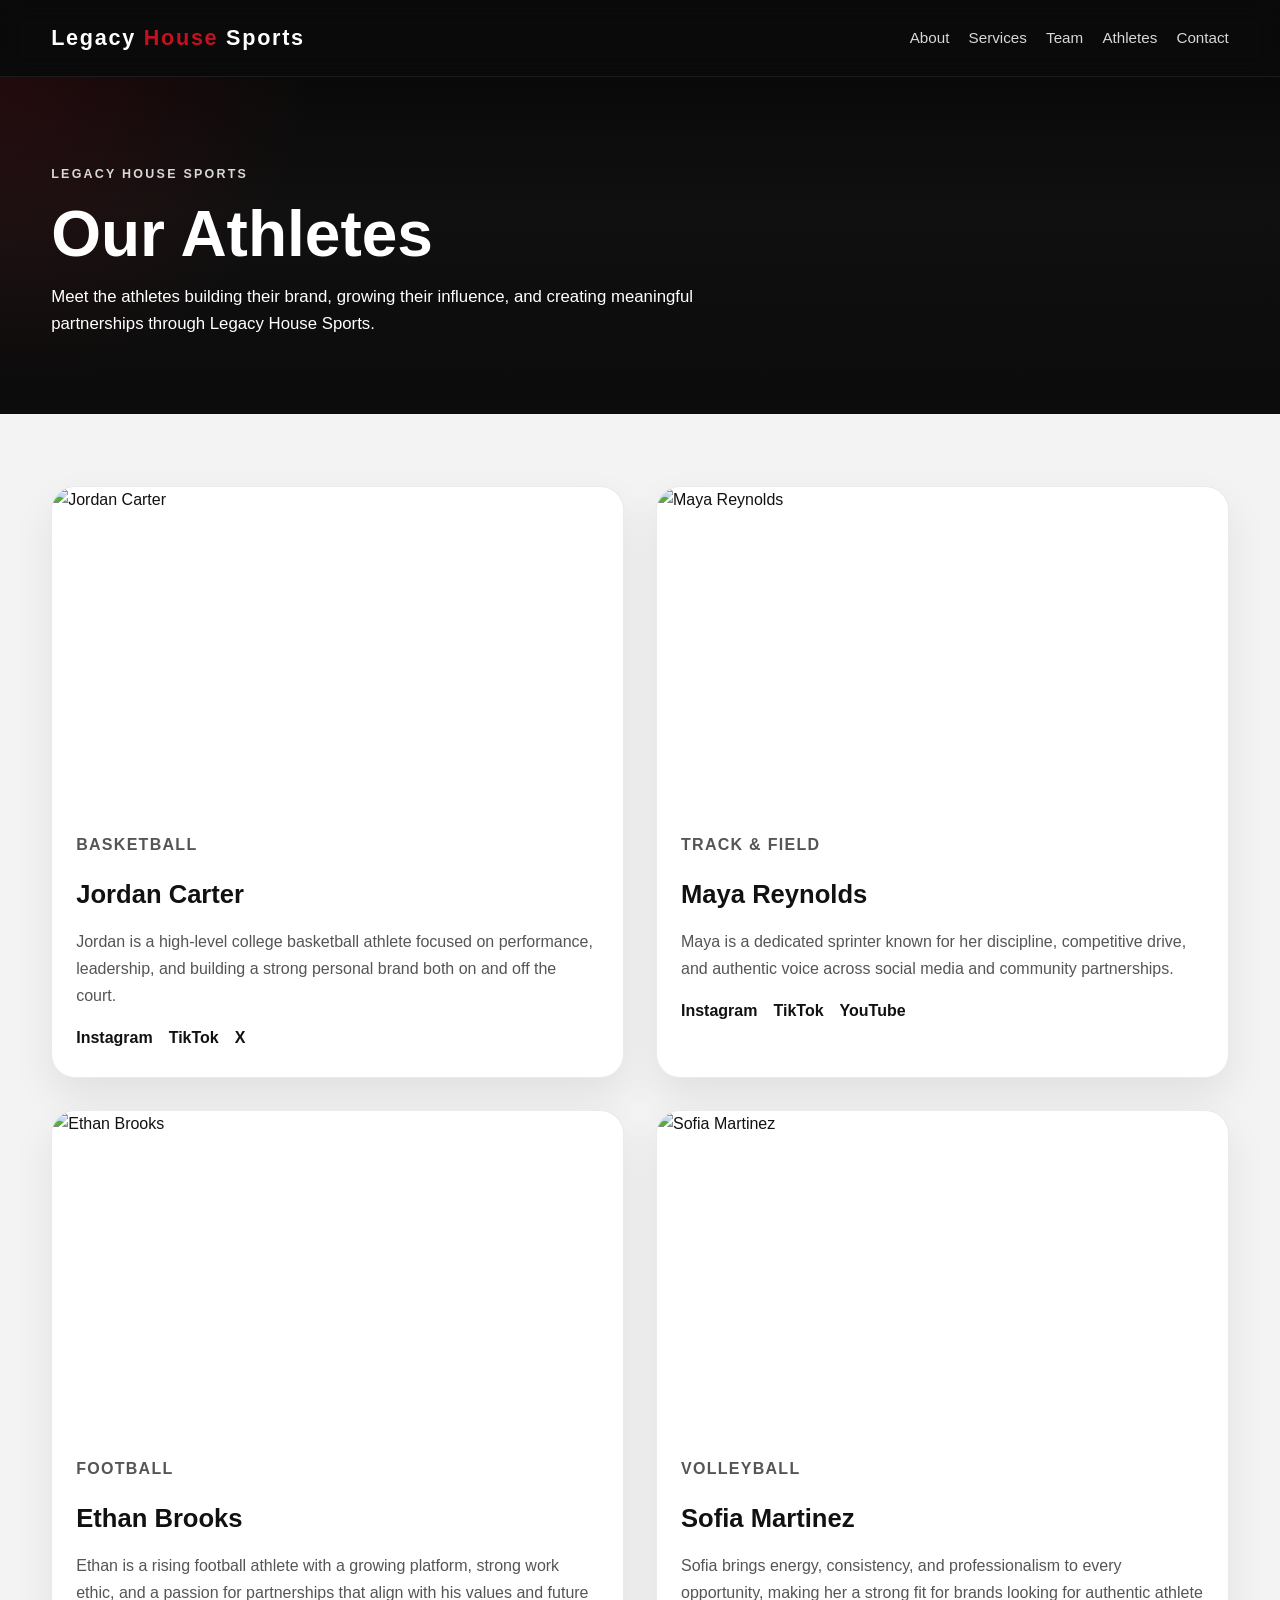
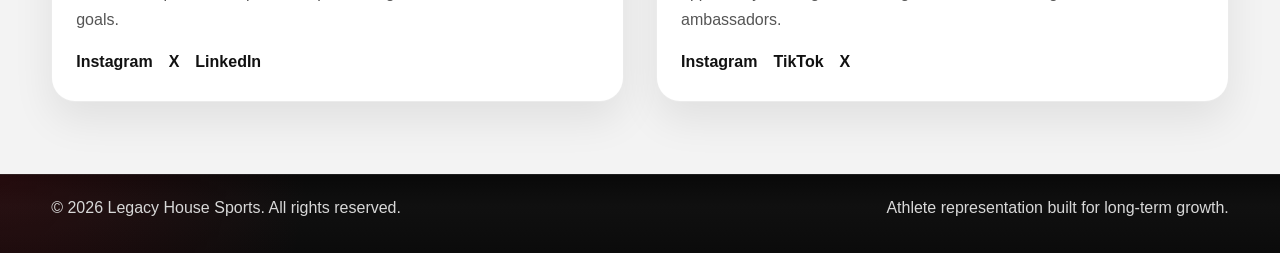
==== athletes.html @ 2878185c "legacy house website" ====
<!DOCTYPE html>
<html lang="en">
<head>
  <meta charset="UTF-8" />
  <meta name="viewport" content="width=device-width, initial-scale=1.0" />
  <title>Legacy House Sports | Athletes</title>
  <link rel="stylesheet" href="styles.css" />
</head>
<body>
  <header class="site-header">
    <div class="container nav">
      <a href="index.html" class="logo">Legacy <span>House</span> Sports</a>
      <nav class="nav-links">
        <a href="index.html#about">About</a>
        <a href="index.html#services">Services</a>
        <a href="index.html#team">Team</a>
        <a href="athletes.html">Athletes</a>
        <a href="index.html#contact">Contact</a>
      </nav>
    </div>
  </header>

  <main>
    <section class="section-dark athletes-hero">
      <div class="container">
        <div class="section-head athletes-head">
          <div>
            <div class="eyebrow">Legacy House Sports</div>
            <h1>Our Athletes</h1>
            <p>
              Meet the athletes building their brand, growing their influence, and creating meaningful partnerships through Legacy House Sports.
            </p>
          </div>
        </div>
      </div>
    </section>

    <section class="section-light">
      <div class="container">
        <div class="athletes-grid">

          <div class="athlete-card">
            <img src="https://images.unsplash.com/photo-1517466787929-bc90951d0974?auto=format&fit=crop&w=900&q=80" alt="Jordan Carter" />
            <div class="athlete-content">
              <p class="athlete-role">Basketball</p>
              <h2>Jordan Carter</h2>
              <p>
                Jordan is a high-level college basketball athlete focused on performance, leadership, and building a strong personal brand both on and off the court.
              </p>
              <div class="athlete-socials">
                <a href="#">Instagram</a>
                <a href="#">TikTok</a>
                <a href="#">X</a>
              </div>
            </div>
          </div>

          <div class="athlete-card">
            <img src="https://images.unsplash.com/photo-1547347298-4074fc3086f0?auto=format&fit=crop&w=900&q=80" alt="Maya Reynolds" />
            <div class="athlete-content">
              <p class="athlete-role">Track & Field</p>
              <h2>Maya Reynolds</h2>
              <p>
                Maya is a dedicated sprinter known for her discipline, competitive drive, and authentic voice across social media and community partnerships.
              </p>
              <div class="athlete-socials">
                <a href="#">Instagram</a>
                <a href="#">TikTok</a>
                <a href="#">YouTube</a>
              </div>
            </div>
          </div>

          <div class="athlete-card">
            <img src="https://images.unsplash.com/photo-1521412644187-c49fa049e84d?auto=format&fit=crop&w=900&q=80" alt="Ethan Brooks" />
            <div class="athlete-content">
              <p class="athlete-role">Football</p>
              <h2>Ethan Brooks</h2>
              <p>
                Ethan is a rising football athlete with a growing platform, strong work ethic, and a passion for partnerships that align with his values and future goals.
              </p>
              <div class="athlete-socials">
                <a href="#">Instagram</a>
                <a href="#">X</a>
                <a href="#">LinkedIn</a>
              </div>
            </div>
          </div>

          <div class="athlete-card">
            <img src="https://images.unsplash.com/photo-1518611012118-696072aa579a?auto=format&fit=crop&w=900&q=80" alt="Sofia Martinez" />
            <div class="athlete-content">
              <p class="athlete-role">Volleyball</p>
              <h2>Sofia Martinez</h2>
              <p>
                Sofia brings energy, consistency, and professionalism to every opportunity, making her a strong fit for brands looking for authentic athlete ambassadors.
              </p>
              <div class="athlete-socials">
                <a href="#">Instagram</a>
                <a href="#">TikTok</a>
                <a href="#">X</a>
              </div>
            </div>
          </div>

        </div>
      </div>
    </section>
  </main>

  <footer class="footer section-dark">
    <div class="container footer-inner">
      <p>© 2026 Legacy House Sports. All rights reserved.</p>
      <p>Athlete representation built for long-term growth.</p>
    </div>
  </footer>
</body>
</html>
---- styles.css ----
:root {
  --bg-dark: #0a0a0a;
  --bg-dark-alt: #111111;
  --bg-light: #f3f3f3;
  --bg-light-card: #ffffff;
  --text-dark: #111111;
  --text-light: #ffffff;
  --muted-dark: #555555;
  --muted-light: #d8d8d8;
  --accent: #c1121f;
  --line-dark: rgba(255, 255, 255, 0.08);
  --line-light: rgba(0, 0, 0, 0.08);
  --shadow-dark: 0 22px 50px rgba(0, 0, 0, 0.4);
  --shadow-light: 0 18px 40px rgba(0, 0, 0, 0.08);
  --radius: 24px;
  --max-width: 1180px;
}

* {
  box-sizing: border-box;
  margin: 0;
  padding: 0;
}

html {
  scroll-behavior: smooth;
}

body {
  font-family: Arial, Helvetica, sans-serif;
  line-height: 1.6;
  background: var(--bg-dark);
  color: var(--text-light);
}

a {
  color: inherit;
  text-decoration: none;
}

section {
  padding: 4.5rem 0;
}

.container {
  width: min(92%, var(--max-width));
  margin: 0 auto;
}

/* alternating sections */

.section-dark {
  background:
    radial-gradient(circle at top left, rgba(193, 18, 31, 0.14), transparent 24%),
    linear-gradient(180deg, #090909 0%, #101010 40%, #0b0b0b 100%);
  color: var(--text-light);
}

.section-light {
  background: var(--bg-light);
  color: var(--text-dark);
}

/* HEADER */

.site-header {
  position: sticky;
  top: 0;
  z-index: 100;
  background: rgba(10, 10, 10, 0.9);
  backdrop-filter: blur(12px);
  border-bottom: 1px solid var(--line-dark);
}

.nav {
  min-height: 76px;
  display: flex;
  align-items: center;
  justify-content: space-between;
  gap: 1.5rem;
}

.logo {
  font-size: 1.35rem;
  font-weight: 800;
  letter-spacing: 0.08em;
  text-transform: none;
  color: var(--text-light);
}

.logo span {
  color: var(--accent);
}

.nav-links {
  display: flex;
  flex-wrap: wrap;
  gap: 1.2rem;
  font-size: 0.95rem;
}

.nav-links a {
  color: var(--muted-light);
  transition: 0.25s ease;
}

.nav-links a:hover,
.nav-links a:focus-visible {
  color: var(--text-light);
}

/* HERO */

.hero {
  padding: 6rem 0 4rem;
}

.hero-grid {
  display: grid;
  grid-template-columns: 1.15fr 0.85fr;
  gap: 2rem;
  align-items: center;
}

.eyebrow {
  margin-bottom: 1rem;
  font-size: 0.78rem;
  font-weight: 700;
  letter-spacing: 0.18em;
  text-transform: uppercase;
  color: var(--muted-light);
}

.dark-eyebrow {
  color: var(--muted-dark);
}

.hero h1 {
  max-width: 10ch;
  margin-bottom: 1.15rem;
  font-size: clamp(2.8rem, 5vw, 5.4rem);
  line-height: 0.98;
}

.hero h1 span {
  color: var(--accent);
}

.hero p {
  max-width: 58ch;
  margin-bottom: 1.8rem;
  font-size: 1.08rem;
  color: var(--text-light);
}

.hero-links,
.hero-strip {
  display: flex;
  flex-wrap: wrap;
  gap: 1.2rem;
}

.hero-links {
  margin-bottom: 2rem;
  font-size: 0.98rem;
  letter-spacing: 0.04em;
  text-transform: uppercase;
}

.hero-links a {
  padding-bottom: 0.2rem;
  border-bottom: 2px solid transparent;
  transition: 0.25s ease;
}

.hero-links a:hover,
.hero-links a:focus-visible {
  color: var(--accent);
  border-color: var(--accent);
}

.hero-strip {
  font-size: 0.95rem;
  color: var(--muted-light);
}

.hero-strip strong {
  color: var(--text-light);
}

.hero-image {
  position: relative;
  min-height: 500px;
  border: 1px solid var(--line-dark);
  border-radius: var(--radius);
  box-shadow: var(--shadow-dark);
  overflow: hidden;
}

.hero-slider {
  isolation: isolate;
}

.hero-slide {
  position: absolute;
  inset: 0;
  opacity: 0;
  animation: heroFade 16s infinite;
  background-size: cover;
  background-position: center;
  background-repeat: no-repeat;
  transform: scale(1.03);
}

.hero-slide::after {
  content: "";
  position: absolute;
  inset: 0;
  background: linear-gradient(
    180deg,
    rgba(8, 8, 8, 0.2),
    rgba(8, 8, 8, 0.65)
  );
}

.hero-slide:nth-child(1) {
  background-image: url('https://images.unsplash.com/photo-1517649763962-0c623066013b?auto=format&fit=crop&w=1200&q=80');
  animation-delay: 0s;
}

.hero-slide:nth-child(2) {
  background-image: url('https://images.unsplash.com/photo-1518604666860-9ed391f76460?auto=format&fit=crop&w=1200&q=80');
  animation-delay: 4s;
}

.hero-slide:nth-child(3) {
  background-image: url('https://images.unsplash.com/photo-1547347298-4074fc3086f0?auto=format&fit=crop&w=1200&q=80');
  animation-delay: 8s;
}

.hero-slide:nth-child(4) {
  background-image: url('https://images.unsplash.com/photo-1517836357463-d25dfeac3438?auto=format&fit=crop&w=1200&q=80');
  animation-delay: 12s;
}

@keyframes heroFade {
  0% {
    opacity: 0;
  }
  6% {
    opacity: 1;
  }
  24% {
    opacity: 1;
  }
  30% {
    opacity: 0;
  }
  100% {
    opacity: 0;
  }
}

/* SECTION HEAD */

.section-head {
  display: flex;
  justify-content: space-between;
  align-items: end;
  gap: 1rem;
  margin-bottom: 1.75rem;
}

.section-head h2 {
  font-size: clamp(1.8rem, 3vw, 2.9rem);
}

/* ABOUT */

.about-grid {
  display: grid;
  grid-template-columns: 1fr 1fr;
  gap: 2rem;
  align-items: stretch;
}

.about-card {
  padding: 2rem;
  border-radius: var(--radius);
  display: flex;
  flex-direction: column;
  height: 100%;
}

.light-card {
  background: var(--bg-light-card);
  border: 1px solid var(--line-light);
  box-shadow: var(--shadow-light);
  color: var(--text-dark);
}

.about-card h3 {
  margin-top: 0.25rem;
  margin-bottom: 1rem;
  font-size: 1.55rem;
}

.about-card p {
  margin-bottom: 1rem;
  font-size: 1.03rem;
  line-height: 1.8;
}

.about-card ul {
  margin: 0.4rem 0 1.2rem 1.3rem;
}

.about-card li {
  margin-bottom: 0.45rem;
  font-size: 1.02rem;
}

/* SERVICES */

#services {
  padding: 5rem 0;
}

.services-section {
  text-align: center;
}

.services-header {
  margin-bottom: 2.5rem;
}

.services-number {
  font-size: clamp(3rem, 6vw, 4.5rem);
  font-weight: 300;
  line-height: 1;
  color: var(--text-light);
  opacity: 0.9;
  margin-bottom: 0.5rem;
}

.services-header h2 {
  font-size: clamp(2.3rem, 6vw, 4.6rem);
  line-height: 1.05;
  font-weight: 800;
}

.services-header h2 span {
  color: var(--accent);
}

.services-intro {
  max-width: 950px;
  margin: 0 auto 4rem;
}

.services-intro h3 {
  font-size: 1.4rem;
  font-weight: 800;
  margin: 2rem 0 0.75rem;
  color: var(--text-light);
}

.services-intro p {
  max-width: 920px;
  margin: 0 auto 1rem;
  color: var(--text-light);
  font-size: 1.08rem;
  line-height: 1.8;
}

.services-closing {
  margin-top: 2rem;
}

.services-cards {
  display: grid;
  grid-template-columns: repeat(3, 1fr);
  gap: 2rem;
  align-items: stretch;
  margin-top: 3rem;
}

.service-card {
  padding: 2rem 1.5rem;
  border-radius: var(--radius);
  height: 100%;
}

.dark-card {
  background: rgba(255, 255, 255, 0.03);
  border: 1px solid var(--line-dark);
  box-shadow: var(--shadow-dark);
}

.service-icon {
  width: 110px;
  height: 110px;
  margin: 0 auto 1.5rem;
  border-radius: 50%;
  background: rgba(255, 255, 255, 0.06);
  border: 1px solid var(--line-dark);
  display: flex;
  align-items: center;
  justify-content: center;
  font-size: 2.8rem;
}

.service-card h3 {
  font-size: 1.8rem;
  line-height: 1.2;
  margin-bottom: 1.2rem;
  color: var(--text-light);
}

.service-card p {
  color: var(--text-light);
  font-size: 1.02rem;
  line-height: 1.85;
  max-width: 32ch;
  margin: 0 auto;
}



/* TEAM SECTION */

.team-grid {
  display: grid;
  grid-template-columns: repeat(4, 1fr);
  gap: 2rem;
  margin-top: 3rem;
}

.team-card {
  background: var(--bg-light-card);
  border-radius: var(--radius);
  overflow: hidden;
  border: 1px solid var(--line-light);
  box-shadow: var(--shadow-light);
  display: flex;
  flex-direction: column;
  height: 100%;
}

.team-card img {
  width: 100%;
  height: 260px;
  object-fit: cover;
}

.team-content {
  padding: 1.4rem;
  display: flex;
  flex-direction: column;
  gap: 0.5rem;
}

.team-role {
  font-size: 0.8rem;
  letter-spacing: 0.08em;
  text-transform: uppercase;
  color: var(--muted-dark);
}

.team-card h3 {
  font-size: 1.25rem;
  margin-bottom: 0.4rem;
}

.team-card p {
  font-size: 0.95rem;
  color: var(--muted-dark);
  line-height: 1.6;
}

/* RESPONSIVE */

@media (max-width: 1000px) {
  .team-grid {
    grid-template-columns: repeat(2, 1fr);
  }
}

@media (max-width: 600px) {
  .team-grid {
    grid-template-columns: 1fr;
  }
}




/* CONTACT */

.contact-layout {
  max-width: 720px;
  display: grid;
  gap: 1.2rem;
  font-size: 1.05rem;
}

.contact-layout p,
.contact-details,
.contact-details strong,
.section-light h2,
.section-light p,
.section-light div,
.section-light li,
.section-light h3 {
  color: var(--text-dark);
}

.contact-details {
  display: grid;
  gap: 0.6rem;
  margin-top: 0.8rem;
  font-size: 1rem;
}

#contact .eyebrow {
  color: var(--muted-light);
}

#contact .section-head h2 {
  color: var(--text-light);
}

#contact .contact-layout p,
#contact .contact-details div {
  color: var(--muted-light);
}

#contact .contact-details strong {
  color: var(--text-light);
}

/* FOOTER */

.footer {
  padding: 1.25rem 0 2rem;
  border-top: 1px solid var(--line-dark);
}

.footer-inner {
  display: flex;
  justify-content: space-between;
  flex-wrap: wrap;
  gap: 1rem;
  color: var(--muted-light);
}

/* RESPONSIVE */

@media (max-width: 980px) {
  .hero-grid,
  .about-grid,
  .services-cards {
    grid-template-columns: 1fr;
  }

  .hero-image {
    min-height: 380px;
  }

  .service-card p {
    max-width: 100%;
  }
}

@media (max-width: 720px) {
  .nav {
    flex-direction: column;
    align-items: flex-start;
    padding: 1rem 0;
  }

  .hero {
    padding-top: 3.5rem;
  }

  .about-card,
  .service-card {
    padding: 1.5rem;
  }

  .service-card h3 {
    font-size: 1.55rem;
  }

  .service-icon {
    width: 95px;
    height: 95px;
    font-size: 2.3rem;
  }
}


/* ATHLETES PAGE */

.athletes-hero {
  padding: 5.5rem 0 3rem;
}

.athletes-head {
  align-items: flex-start;
}

.athletes-head h1 {
  font-size: clamp(2.5rem, 5vw, 4.5rem);
  line-height: 1.05;
  margin-bottom: 1rem;
}

.athletes-head p {
  max-width: 700px;
  color: var(--text-light);
  font-size: 1.05rem;
}

.athletes-grid {
  display: grid;
  grid-template-columns: repeat(2, 1fr);
  gap: 2rem;
}

.athlete-card {
  background: var(--bg-light-card);
  border: 1px solid var(--line-light);
  border-radius: var(--radius);
  overflow: hidden;
  box-shadow: var(--shadow-light);
  display: flex;
  flex-direction: column;
  height: 100%;
}

.athlete-card img {
  width: 100%;
  height: 320px;
  object-fit: cover;
}

.athlete-content {
  padding: 1.5rem;
}

.athlete-role {
  font-size: 0.8rem;
  font-weight: 700;
  letter-spacing: 0.08em;
  text-transform: uppercase;
  color: var(--accent);
  margin-bottom: 0.6rem;
}

.athlete-content h2 {
  font-size: 1.6rem;
  color: var(--text-dark);
  margin-bottom: 0.8rem;
}

.athlete-content p {
  color: var(--muted-dark);
  font-size: 1rem;
  line-height: 1.7;
  margin-bottom: 1rem;
}

.athlete-socials {
  display: flex;
  flex-wrap: wrap;
  gap: 1rem;
}

.athlete-socials a {
  color: var(--text-dark);
  font-weight: 700;
  border-bottom: 2px solid transparent;
  transition: 0.25s ease;
}

.athlete-socials a:hover,
.athlete-socials a:focus-visible {
  color: var(--accent);
  border-color: var(--accent);
}

@media (max-width: 900px) {
  .athletes-grid {
    grid-template-columns: 1fr;
  }

  .athlete-card img {
    height: 260px;
  }
}
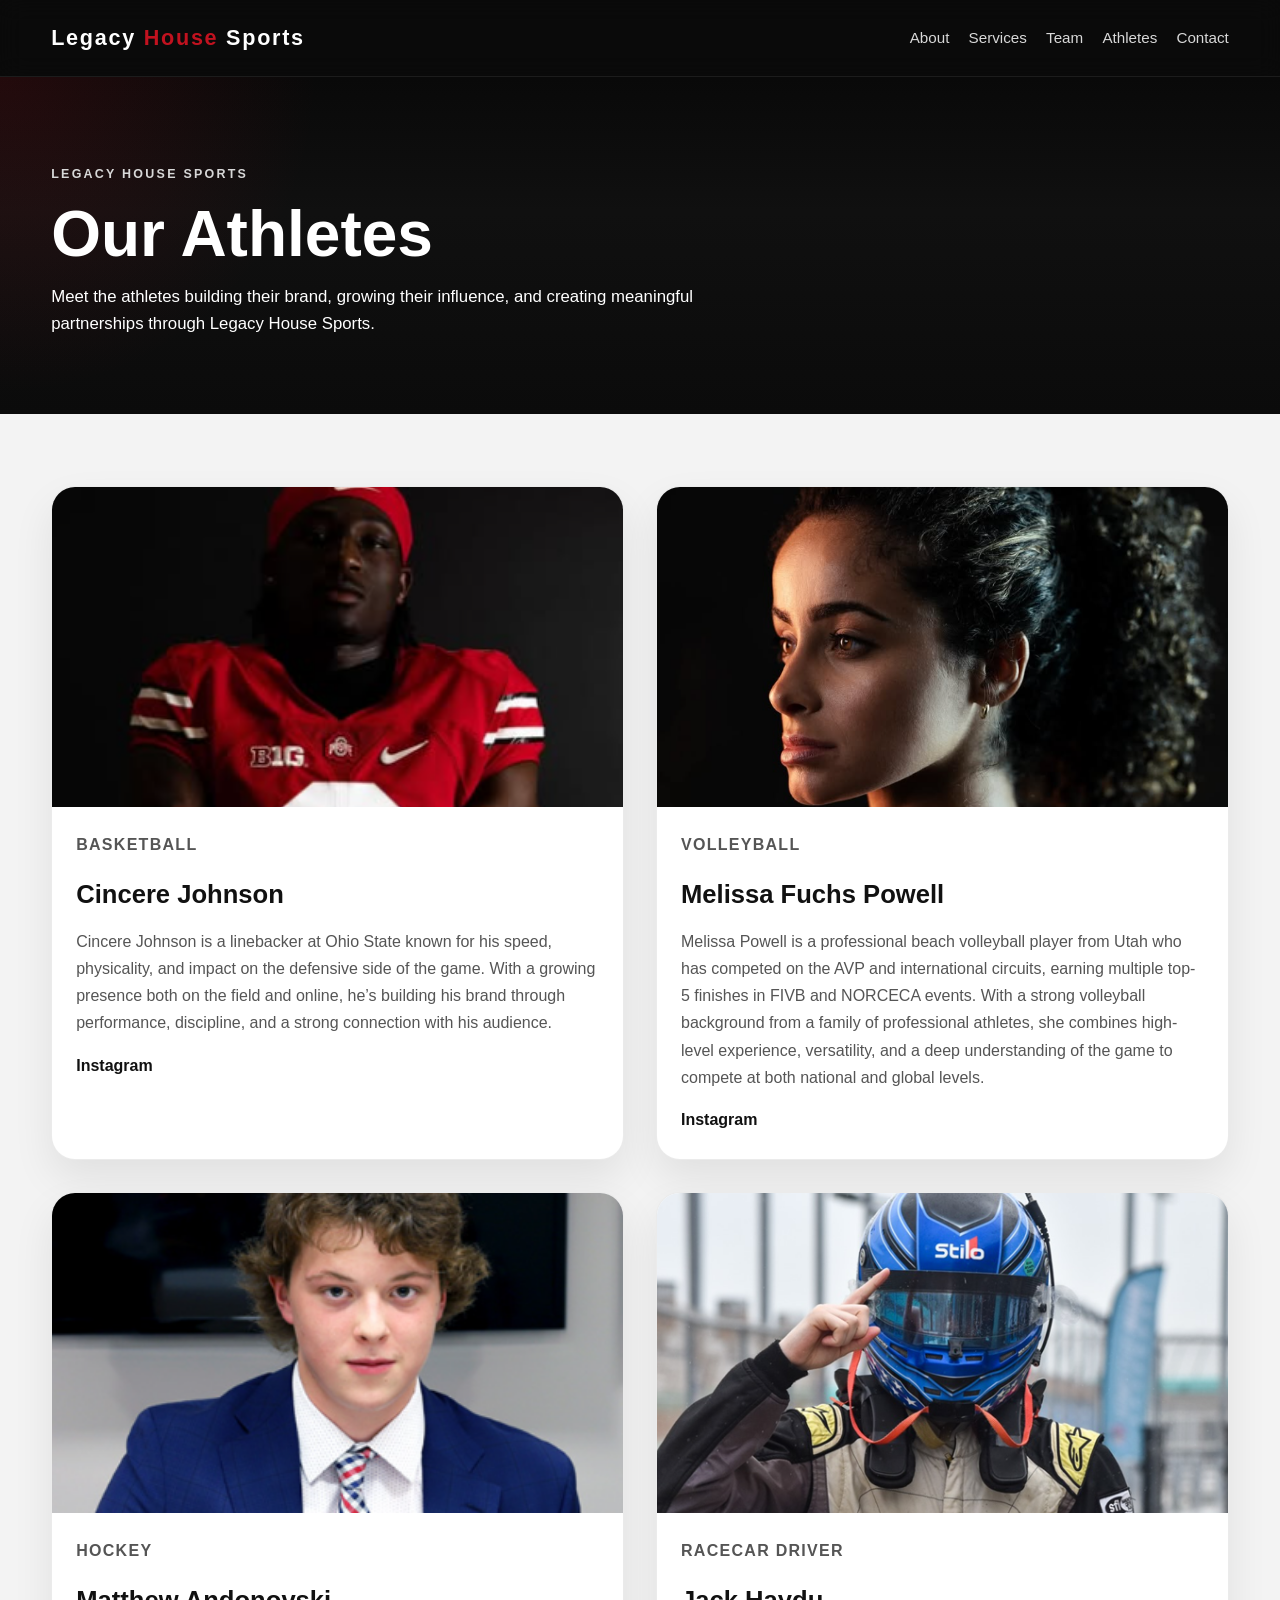
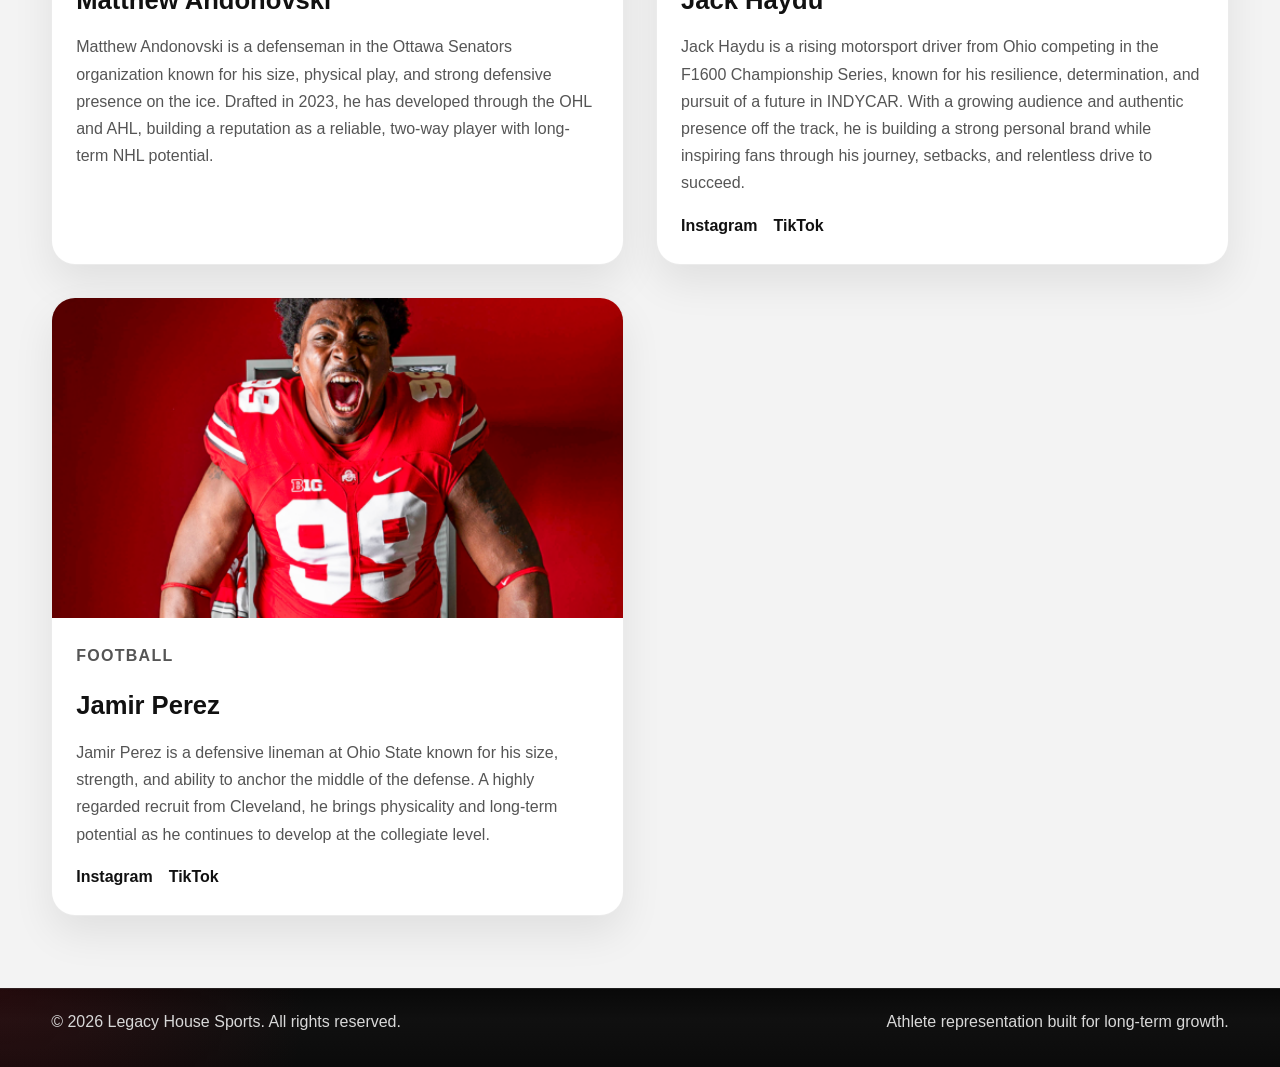
==== commit 5d30cb7b: "updated athletes and logo" ====
--- a/athletes.html
+++ b/athletes.html
@@ -40,68 +40,79 @@
         <div class="athletes-grid">
 
           <div class="athlete-card">
-            <img src="https://images.unsplash.com/photo-1517466787929-bc90951d0974?auto=format&fit=crop&w=900&q=80" alt="Jordan Carter" />
+            <img src="pictures/Screenshot 2026-03-17 155053.png" alt="Cincere Johnson" />
             <div class="athlete-content">
               <p class="athlete-role">Basketball</p>
-              <h2>Jordan Carter</h2>
+              <h2>Cincere Johnson</h2>
               <p>
-                Jordan is a high-level college basketball athlete focused on performance, leadership, and building a strong personal brand both on and off the court.
+                Cincere Johnson is a linebacker at Ohio State known for his speed, physicality, and impact on the defensive side of the game. With a growing presence both on the field and online, he’s building his brand through performance, discipline, and a strong connection with his audience.
               </p>
               <div class="athlete-socials">
-                <a href="#">Instagram</a>
-                <a href="#">TikTok</a>
-                <a href="#">X</a>
+                <a href="https://www.instagram.com/cincxre/">Instagram</a>
               </div>
             </div>
           </div>
 
           <div class="athlete-card">
-            <img src="https://images.unsplash.com/photo-1547347298-4074fc3086f0?auto=format&fit=crop&w=900&q=80" alt="Maya Reynolds" />
+            <img src="pictures/Screenshot 2026-03-17 160334.png" alt="Melissa Fuchs Powell" />
             <div class="athlete-content">
-              <p class="athlete-role">Track & Field</p>
-              <h2>Maya Reynolds</h2>
+              <p class="athlete-role">Volleyball</p>
+              <h2>Melissa Fuchs Powell</h2>
               <p>
-                Maya is a dedicated sprinter known for her discipline, competitive drive, and authentic voice across social media and community partnerships.
+                Melissa Powell is a professional beach volleyball player from Utah who has competed on the AVP and international circuits, earning multiple top-5 finishes in FIVB and NORCECA events. With a strong volleyball background from a family of professional athletes, she combines high-level experience, versatility, and a deep understanding of the game to compete at both national and global levels.
               </p>
               <div class="athlete-socials">
-                <a href="#">Instagram</a>
-                <a href="#">TikTok</a>
-                <a href="#">YouTube</a>
+                <a href="https://www.instagram.com/melissalessa/">Instagram</a>
               </div>
             </div>
           </div>
 
           <div class="athlete-card">
-            <img src="https://images.unsplash.com/photo-1521412644187-c49fa049e84d?auto=format&fit=crop&w=900&q=80" alt="Ethan Brooks" />
+            <img src="pictures/Screenshot 2026-03-17 160942.png" alt="Matthew Andonovski" />
             <div class="athlete-content">
-              <p class="athlete-role">Football</p>
-              <h2>Ethan Brooks</h2>
+              <p class="athlete-role">Hockey</p>
+              <h2>Matthew Andonovski</h2>
               <p>
-                Ethan is a rising football athlete with a growing platform, strong work ethic, and a passion for partnerships that align with his values and future goals.
+                Matthew Andonovski is a defenseman in the Ottawa Senators organization known for his size, physical play, and strong defensive presence on the ice. Drafted in 2023, he has developed through the OHL and AHL, building a reputation as a reliable, two-way player with long-term NHL potential.
               </p>
               <div class="athlete-socials">
-                <a href="#">Instagram</a>
-                <a href="#">X</a>
-                <a href="#">LinkedIn</a>
               </div>
             </div>
           </div>
 
           <div class="athlete-card">
-            <img src="https://images.unsplash.com/photo-1518611012118-696072aa579a?auto=format&fit=crop&w=900&q=80" alt="Sofia Martinez" />
+            <img src="pictures/Screenshot 2026-03-17 161910.png" alt="Jack Haydu" />
             <div class="athlete-content">
-              <p class="athlete-role">Volleyball</p>
-              <h2>Sofia Martinez</h2>
+              <p class="athlete-role">Racecar Driver</p>
+              <h2>Jack Haydu</h2>
               <p>
-                Sofia brings energy, consistency, and professionalism to every opportunity, making her a strong fit for brands looking for authentic athlete ambassadors.
+                Jack Haydu is a rising motorsport driver from Ohio competing in the F1600 Championship Series, known for his resilience, determination, and pursuit of a future in INDYCAR. With a growing audience and authentic presence off the track, he is building a strong personal brand while inspiring fans through his journey, setbacks, and relentless drive to succeed.
               </p>
               <div class="athlete-socials">
-                <a href="#">Instagram</a>
-                <a href="#">TikTok</a>
-                <a href="#">X</a>
+                <a href="https://www.instagram.com/jackhayduracing/">Instagram</a>
+                <a href="https://www.tiktok.com/@jack_haydu_racing">TikTok</a>
               </div>
             </div>
           </div>
+
+
+          <div class="athlete-card">
+            <img src="pictures/Screenshot 2026-03-17 161730.png" alt="Jamir Perez" />
+            <div class="athlete-content">
+              <p class="athlete-role">Football</p>
+              <h2>Jamir Perez</h2>
+              <p>
+                Jamir Perez is a defensive lineman at Ohio State known for his size, strength, and ability to anchor the middle of the defense. A highly regarded recruit from Cleveland, he brings physicality and long-term potential as he continues to develop at the collegiate level.
+              </p>
+              <div class="athlete-socials">
+                <a href="https://www.instagram.com/jackhayduracing/">Instagram</a>
+                <a href="https://www.tiktok.com/@jack_haydu_racing">TikTok</a>
+              </div>
+            </div>
+          </div>
+
+
+
 
         </div>
       </div>
--- a/styles.css
+++ b/styles.css
@@ -392,9 +392,9 @@
 }
 
 .dark-card {
-  background: rgba(255, 255, 255, 0.03);
-  border: 1px solid var(--line-dark);
-  box-shadow: var(--shadow-dark);
+  background: transparent;
+  border: none;
+  box-shadow: none;
 }
 
 .service-icon {
@@ -597,6 +597,26 @@
     height: 95px;
     font-size: 2.3rem;
   }
+
+  .logo {
+    font-size: 1.6rem;
+    font-weight: 800;
+    line-height: 1.1;
+    white-space: nowrap;
+  }
+
+   .nav-links {
+    display: flex;
+    flex-wrap: wrap;
+    gap: 1rem;
+    margin-top: 0.75rem;
+  }
+  
+  @media (max-width: 720px) {
+  .site-header {
+    padding-top: 0.75rem;
+  }
+}
 }
 
 
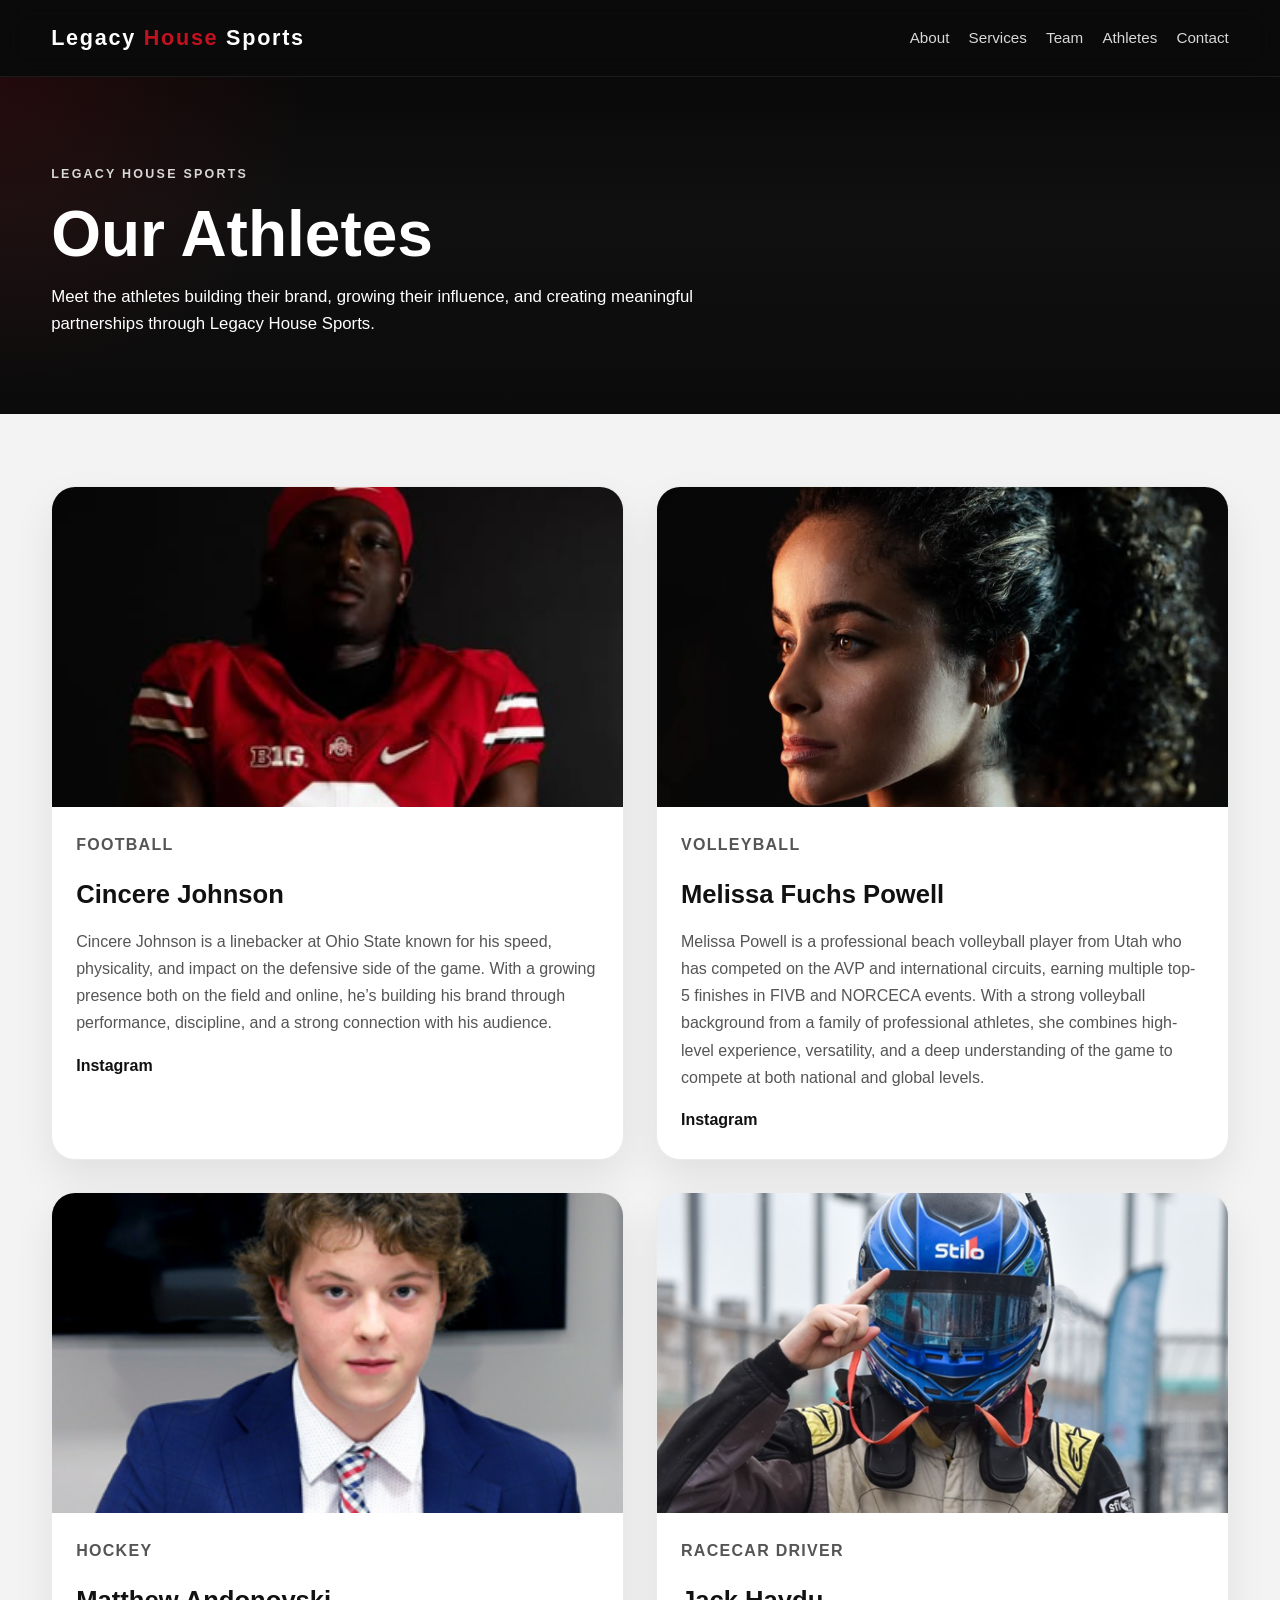
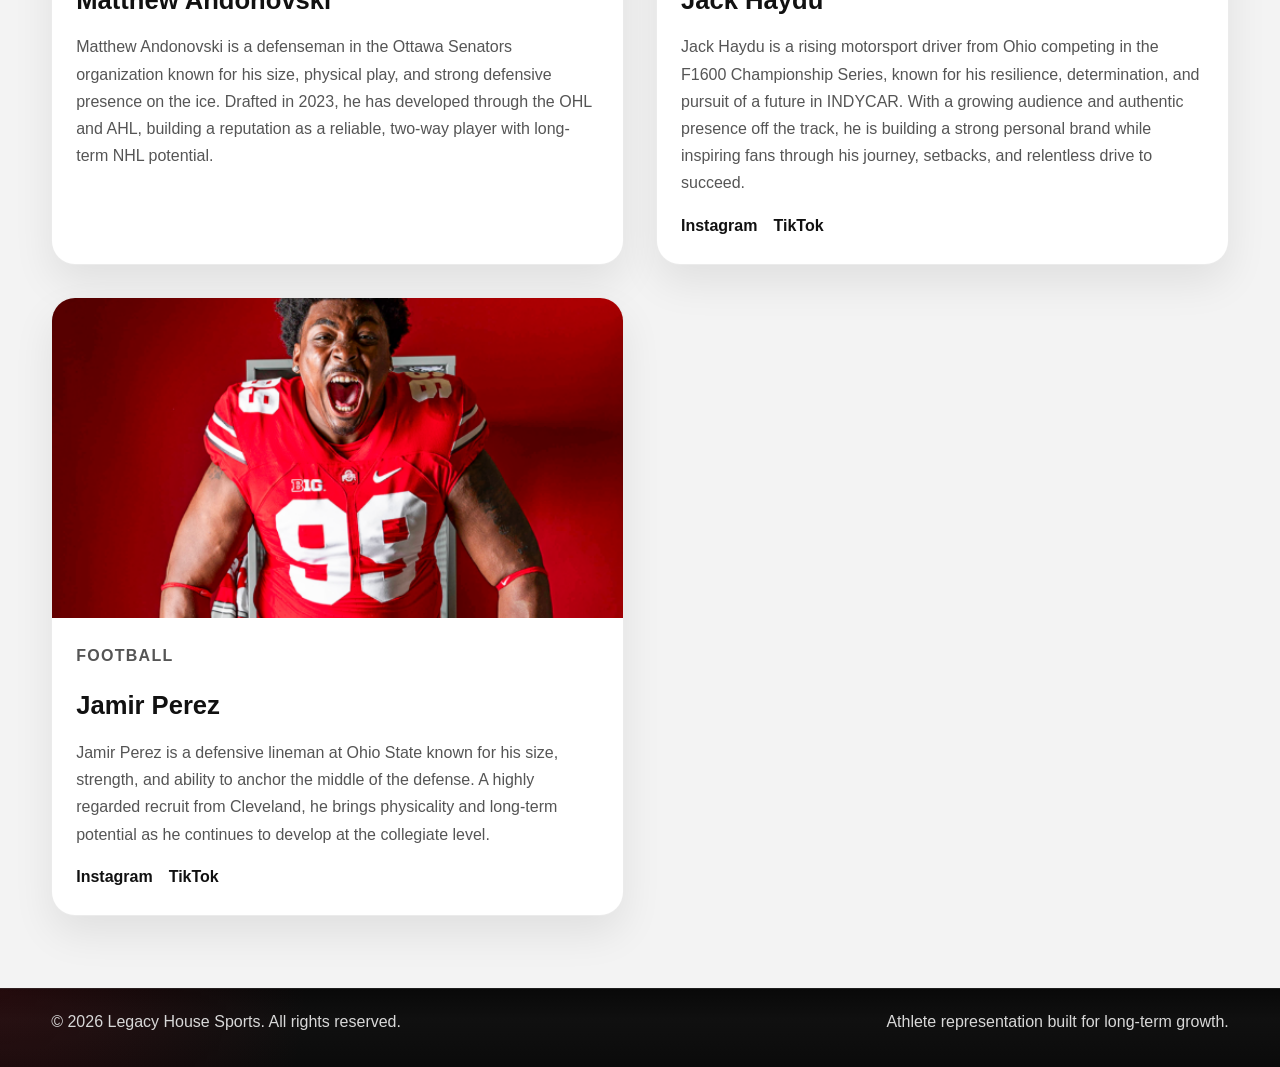
==== commit 1f4d0e5a: "football" ====
--- a/athletes.html
+++ b/athletes.html
@@ -42,7 +42,7 @@
           <div class="athlete-card">
             <img src="pictures/Screenshot 2026-03-17 155053.png" alt="Cincere Johnson" />
             <div class="athlete-content">
-              <p class="athlete-role">Basketball</p>
+              <p class="athlete-role">Football</p>
               <h2>Cincere Johnson</h2>
               <p>
                 Cincere Johnson is a linebacker at Ohio State known for his speed, physicality, and impact on the defensive side of the game. With a growing presence both on the field and online, he’s building his brand through performance, discipline, and a strong connection with his audience.
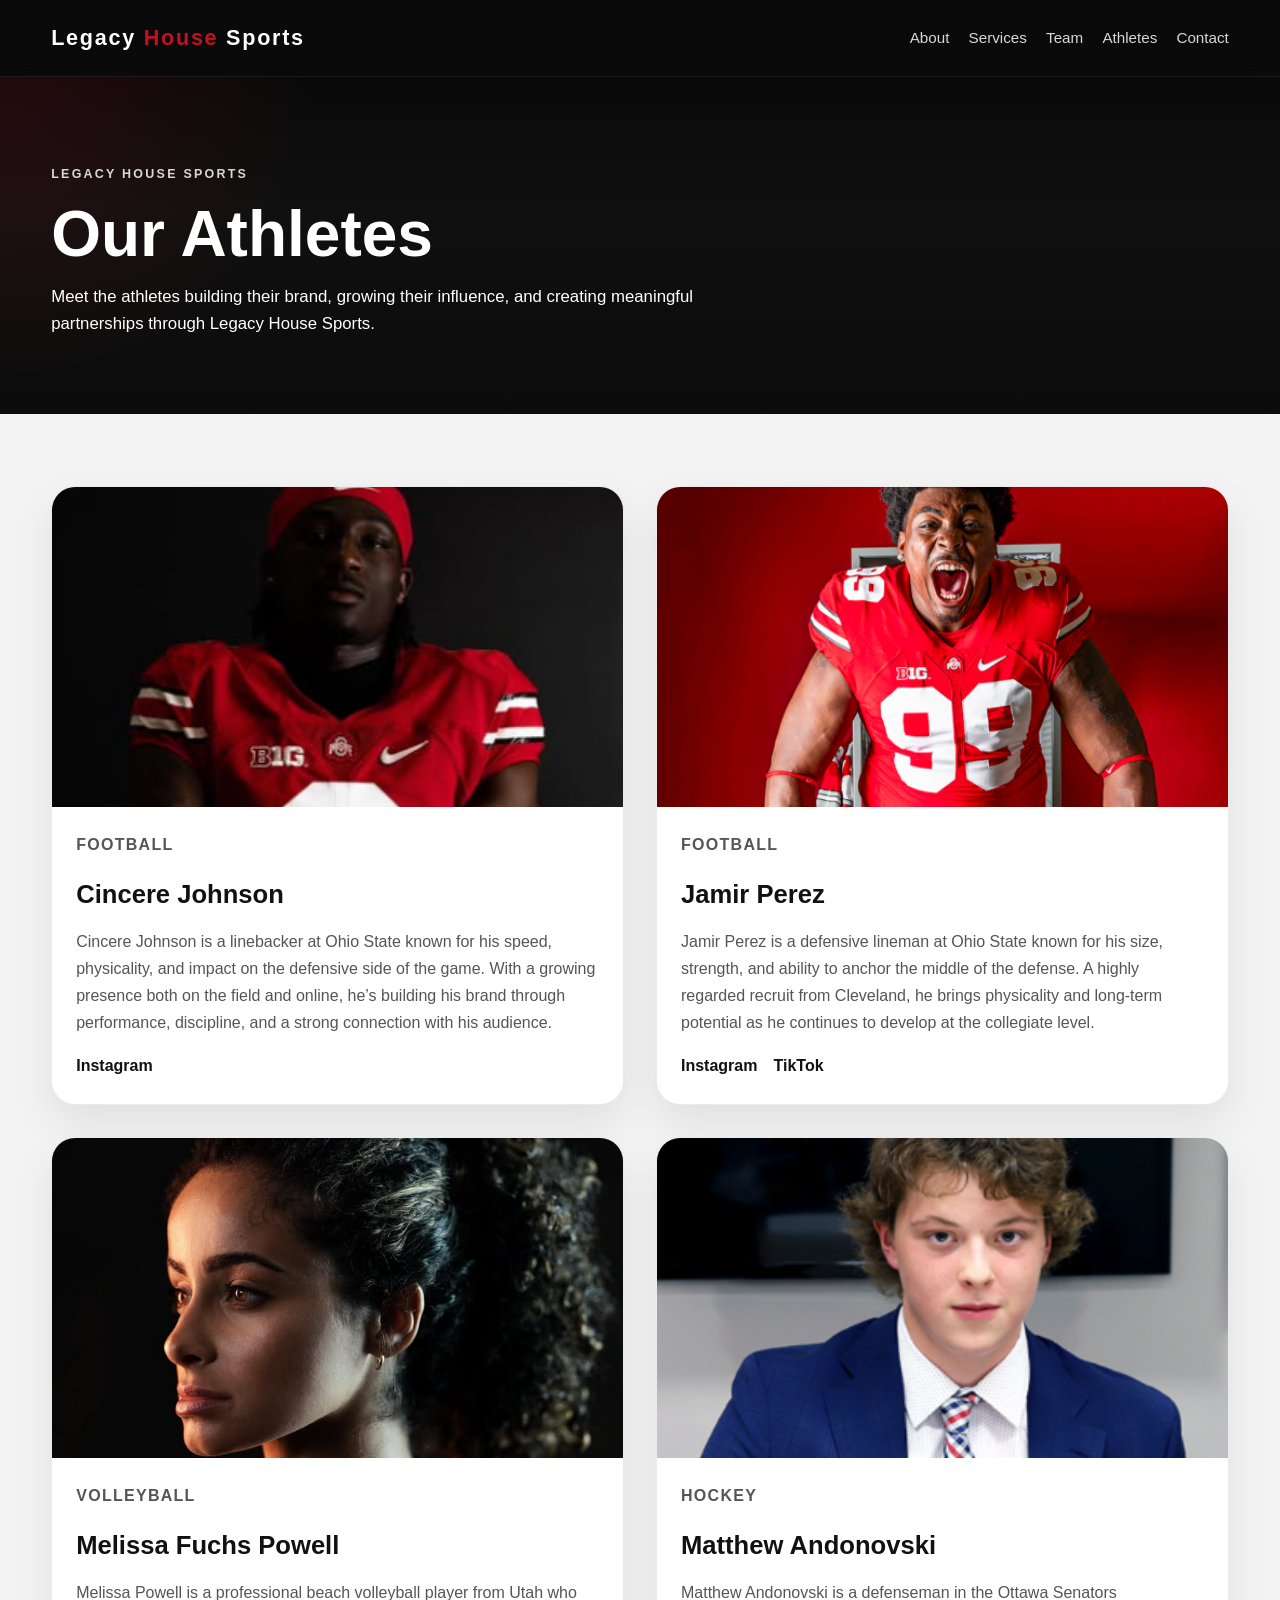
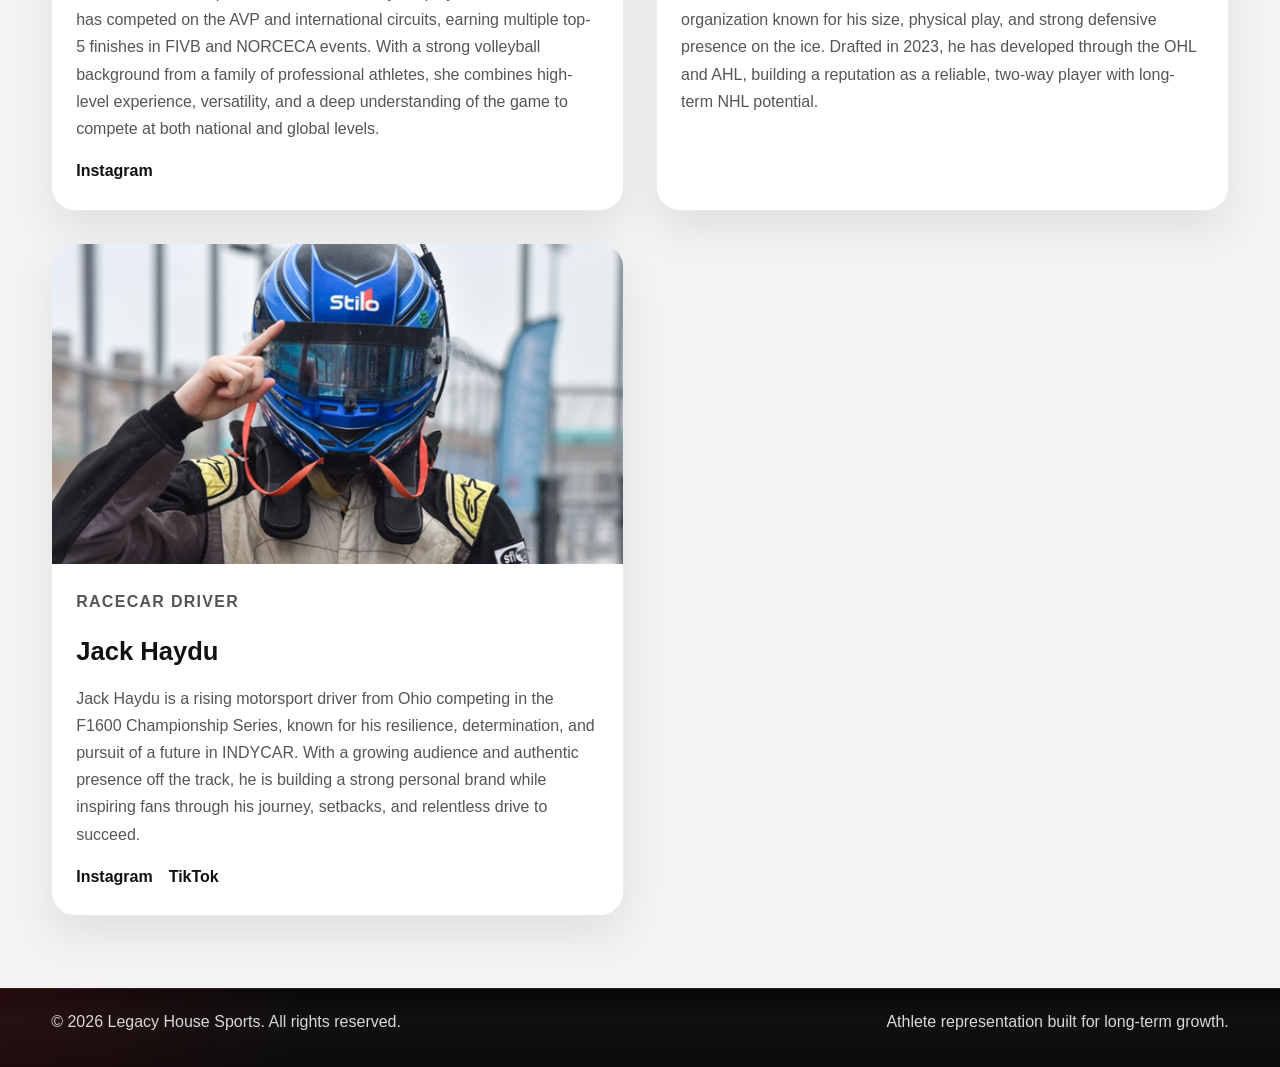
==== commit 4ff5fe01: "order" ====
--- a/athletes.html
+++ b/athletes.html
@@ -54,6 +54,23 @@
           </div>
 
           <div class="athlete-card">
+            <img src="pictures/Screenshot 2026-03-17 161730.png" alt="Jamir Perez" />
+            <div class="athlete-content">
+              <p class="athlete-role">Football</p>
+              <h2>Jamir Perez</h2>
+              <p>
+                Jamir Perez is a defensive lineman at Ohio State known for his size, strength, and ability to anchor the middle of the defense. A highly regarded recruit from Cleveland, he brings physicality and long-term potential as he continues to develop at the collegiate level.
+              </p>
+              <div class="athlete-socials">
+                <a href="https://www.instagram.com/jackhayduracing/">Instagram</a>
+                <a href="https://www.tiktok.com/@jack_haydu_racing">TikTok</a>
+              </div>
+            </div>
+          </div>
+
+
+
+          <div class="athlete-card">
             <img src="pictures/Screenshot 2026-03-17 160334.png" alt="Melissa Fuchs Powell" />
             <div class="athlete-content">
               <p class="athlete-role">Volleyball</p>
@@ -96,20 +113,7 @@
           </div>
 
 
-          <div class="athlete-card">
-            <img src="pictures/Screenshot 2026-03-17 161730.png" alt="Jamir Perez" />
-            <div class="athlete-content">
-              <p class="athlete-role">Football</p>
-              <h2>Jamir Perez</h2>
-              <p>
-                Jamir Perez is a defensive lineman at Ohio State known for his size, strength, and ability to anchor the middle of the defense. A highly regarded recruit from Cleveland, he brings physicality and long-term potential as he continues to develop at the collegiate level.
-              </p>
-              <div class="athlete-socials">
-                <a href="https://www.instagram.com/jackhayduracing/">Instagram</a>
-                <a href="https://www.tiktok.com/@jack_haydu_racing">TikTok</a>
-              </div>
-            </div>
-          </div>
+          
 
 
 
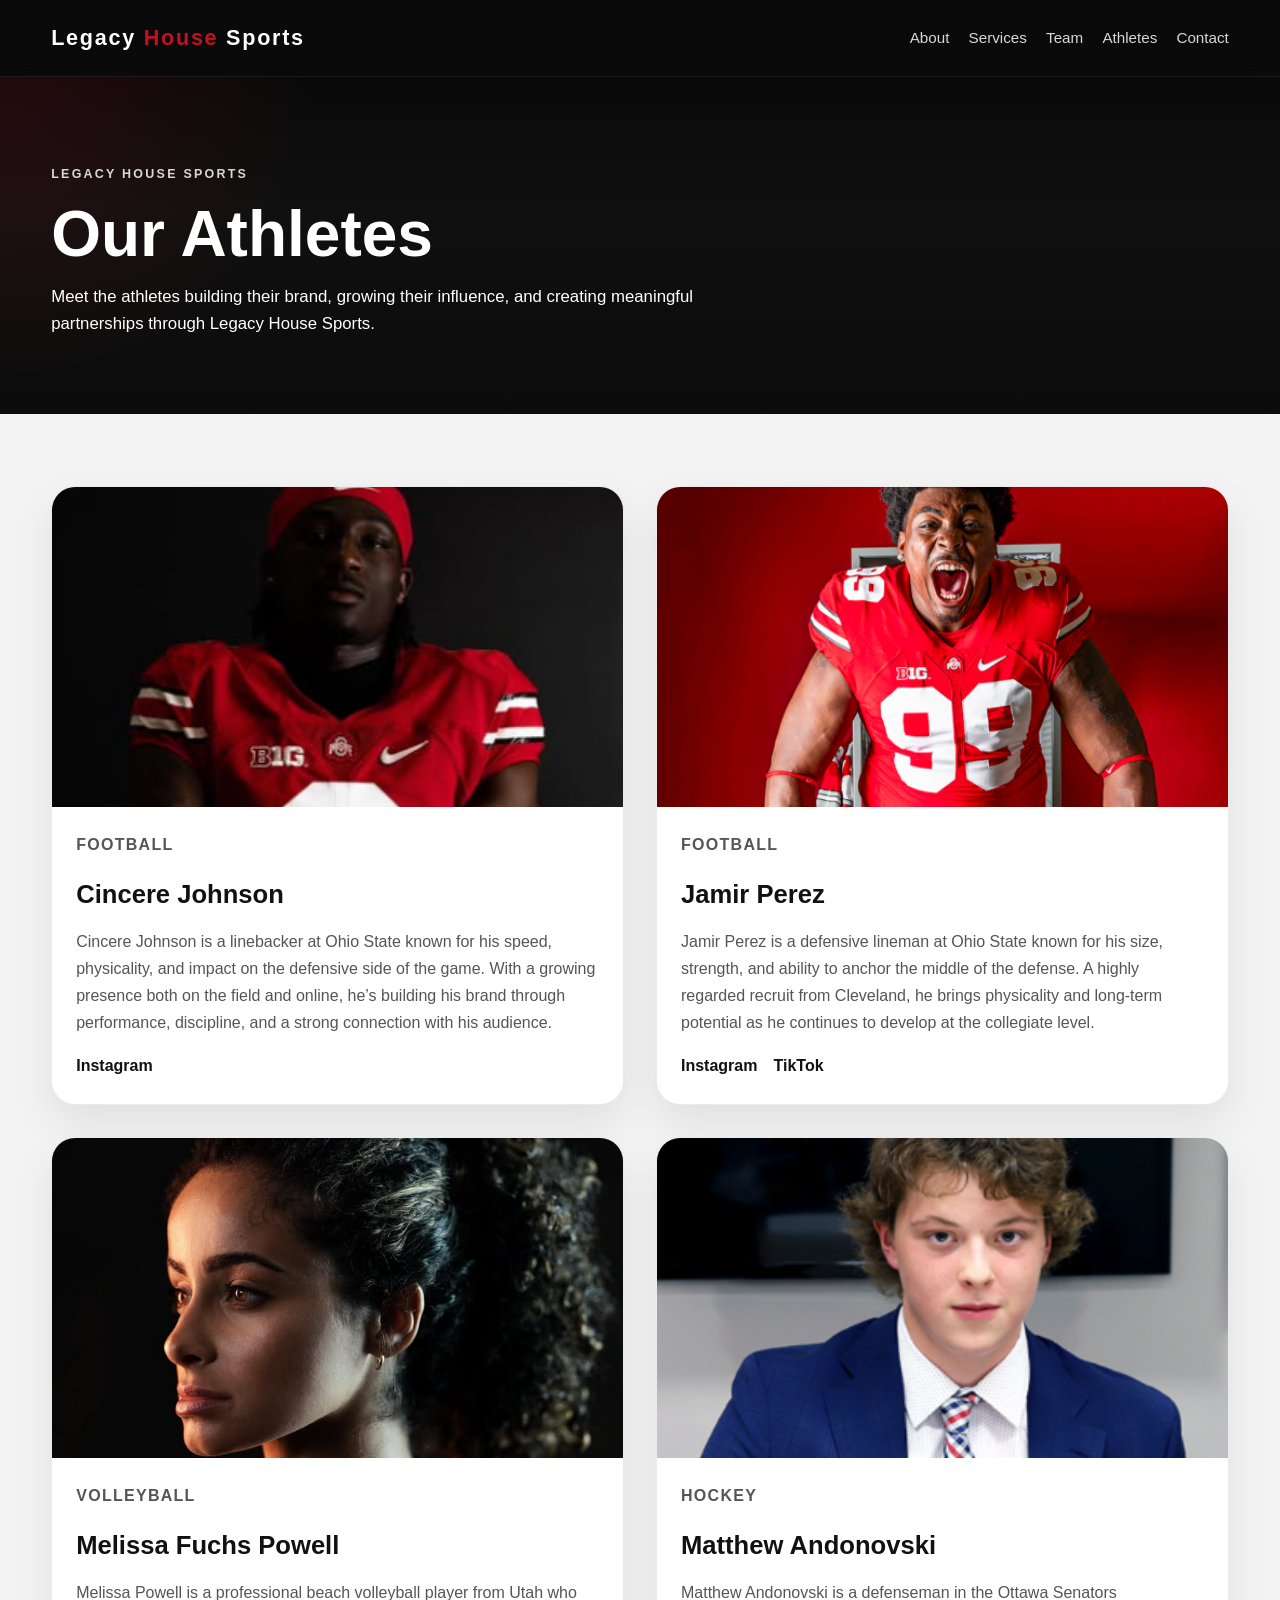
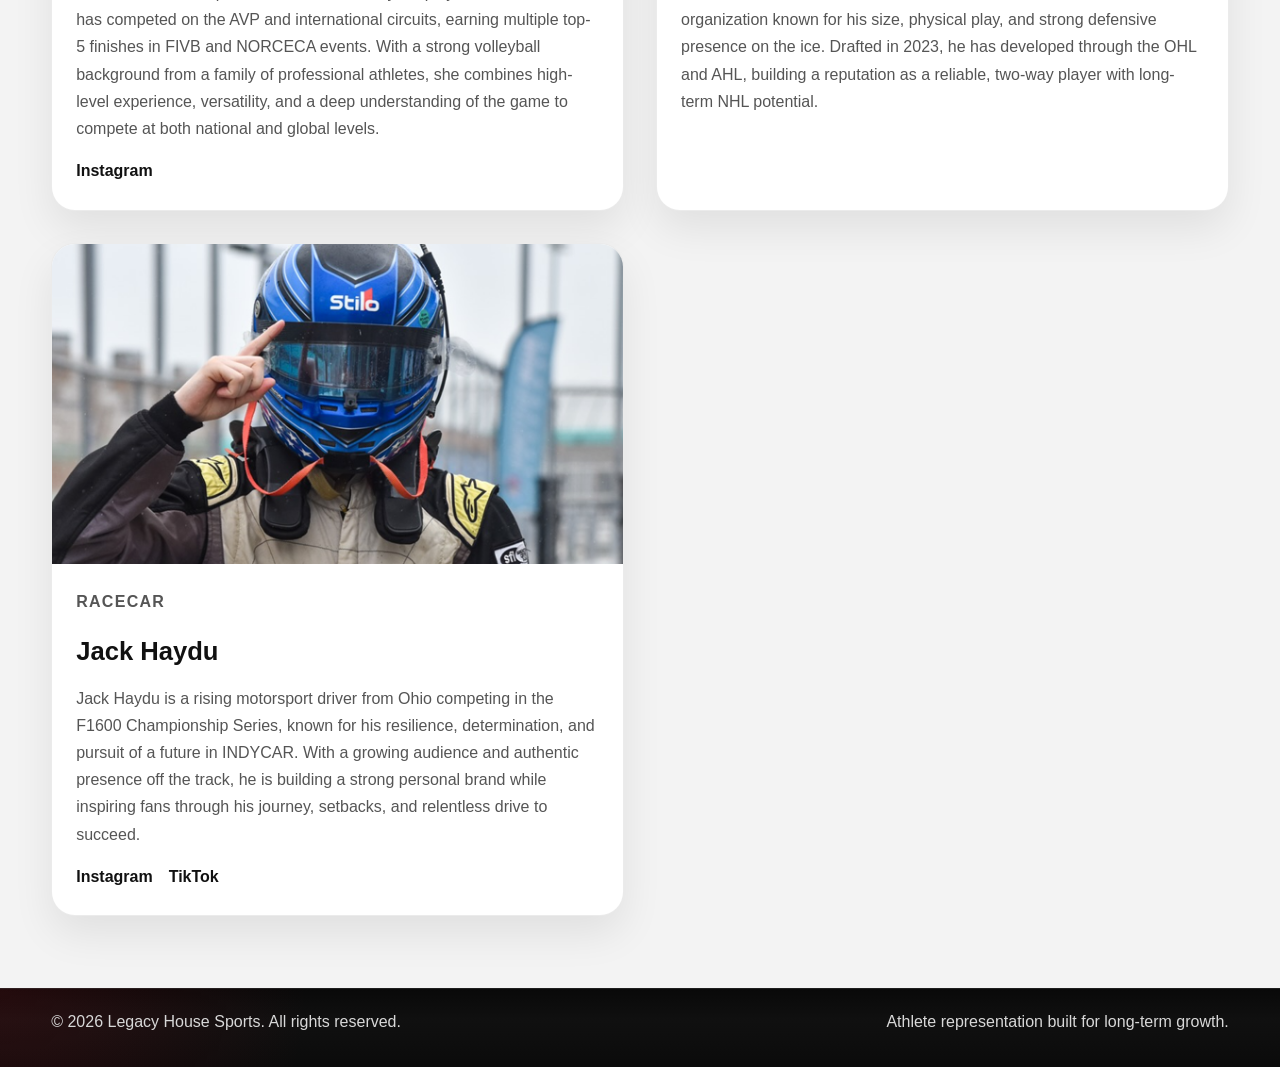
==== commit 98fa3373: "car" ====
--- a/athletes.html
+++ b/athletes.html
@@ -100,7 +100,7 @@
           <div class="athlete-card">
             <img src="pictures/Screenshot 2026-03-17 161910.png" alt="Jack Haydu" />
             <div class="athlete-content">
-              <p class="athlete-role">Racecar Driver</p>
+              <p class="athlete-role">Racecar</p>
               <h2>Jack Haydu</h2>
               <p>
                 Jack Haydu is a rising motorsport driver from Ohio competing in the F1600 Championship Series, known for his resilience, determination, and pursuit of a future in INDYCAR. With a growing audience and authentic presence off the track, he is building a strong personal brand while inspiring fans through his journey, setbacks, and relentless drive to succeed.
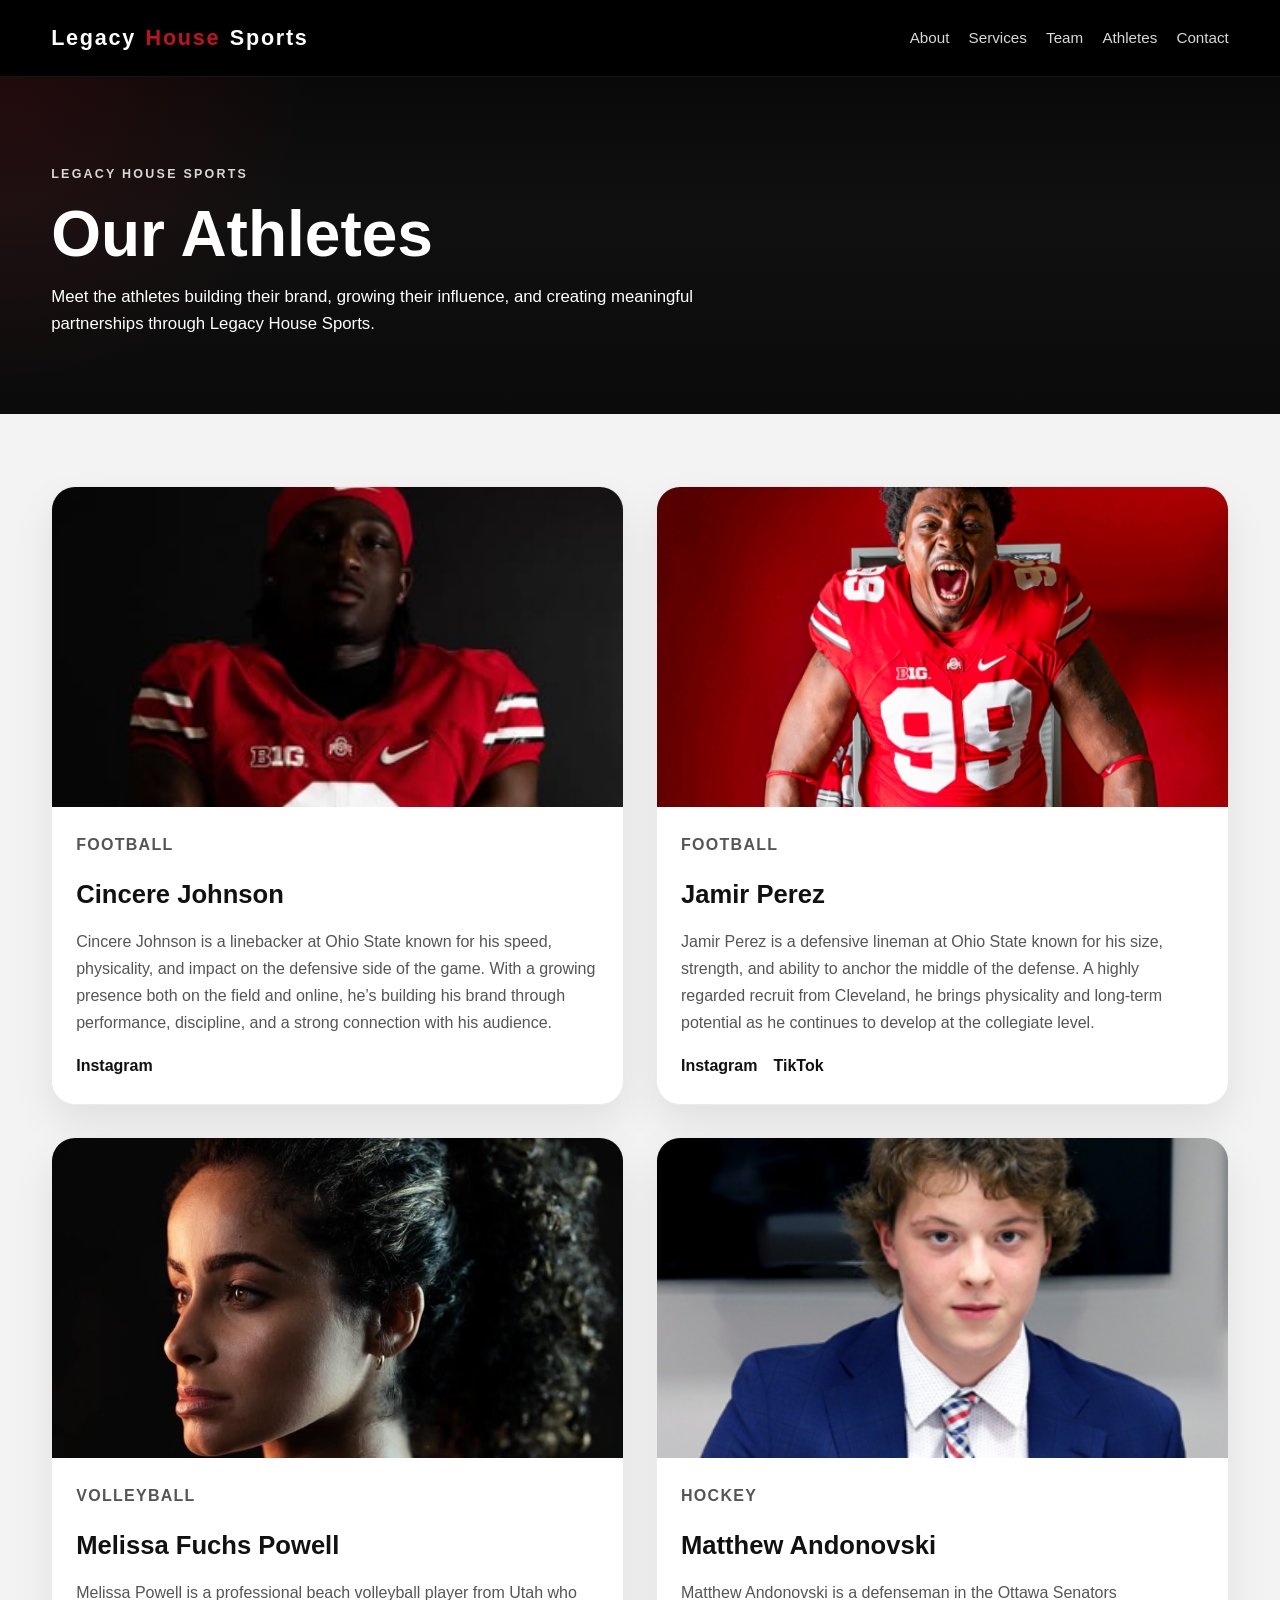
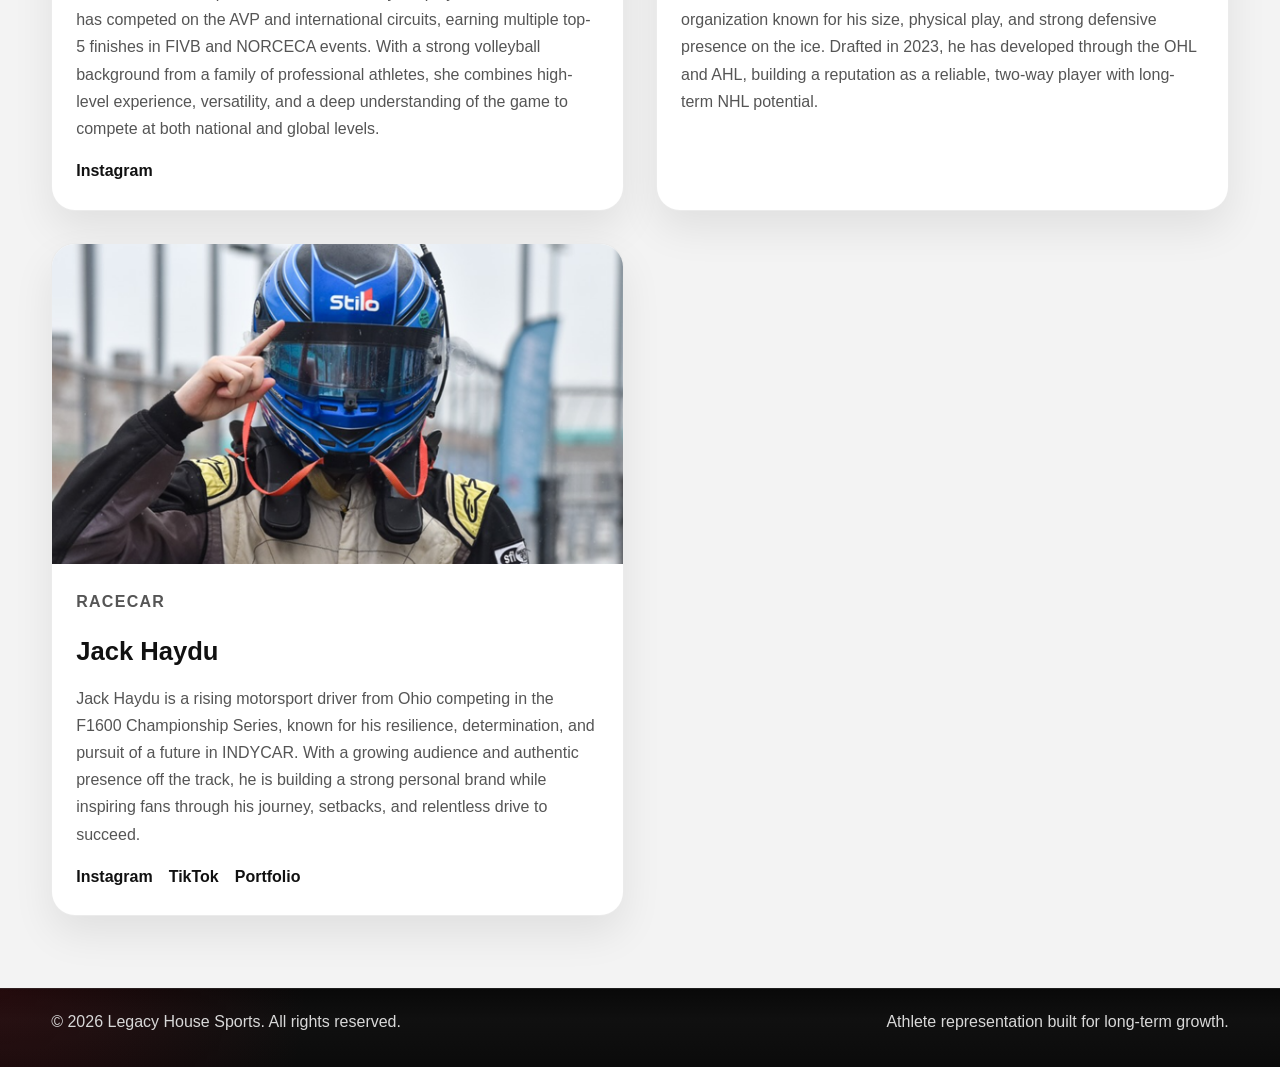
==== commit a9d8f4b8: "jackhaydu" ====
--- a/athletes.html
+++ b/athletes.html
@@ -108,6 +108,7 @@
               <div class="athlete-socials">
                 <a href="https://www.instagram.com/jackhayduracing/">Instagram</a>
                 <a href="https://www.tiktok.com/@jack_haydu_racing">TikTok</a>
+                <a href="jackhaydu.html">Portfolio</a>
               </div>
             </div>
           </div>
--- a/styles.css
+++ b/styles.css
@@ -67,11 +67,29 @@
   position: sticky;
   top: 0;
   z-index: 100;
-  background: rgba(10, 10, 10, 0.9);
+  background: #000000; /* pure black */
   backdrop-filter: blur(12px);
   border-bottom: 1px solid var(--line-dark);
 }
 
+.logo {
+  display: flex;
+  align-items: center;
+  gap: 0.6rem;
+  font-size: 1.35rem;
+  font-weight: 800;
+  letter-spacing: 0.08em;
+  color: var(--text-light);
+}
+
+.logo img {
+  height: 50px; /* bigger logo */
+  width: auto;
+}
+
+.logo .accent {
+  color: var(--accent);
+}
 .nav {
   min-height: 76px;
   display: flex;
@@ -431,7 +449,7 @@
 
 .team-grid {
   display: grid;
-  grid-template-columns: repeat(4, 1fr);
+  grid-template-columns: repeat(5, 1fr);
   gap: 2rem;
   margin-top: 3rem;
 }
@@ -616,6 +634,13 @@
   .site-header {
     padding-top: 0.75rem;
   }
+   .logo {
+    font-size: 1.5rem;
+  }
+
+  .logo img {
+    height: 42px;
+  }
 }
 }
 
